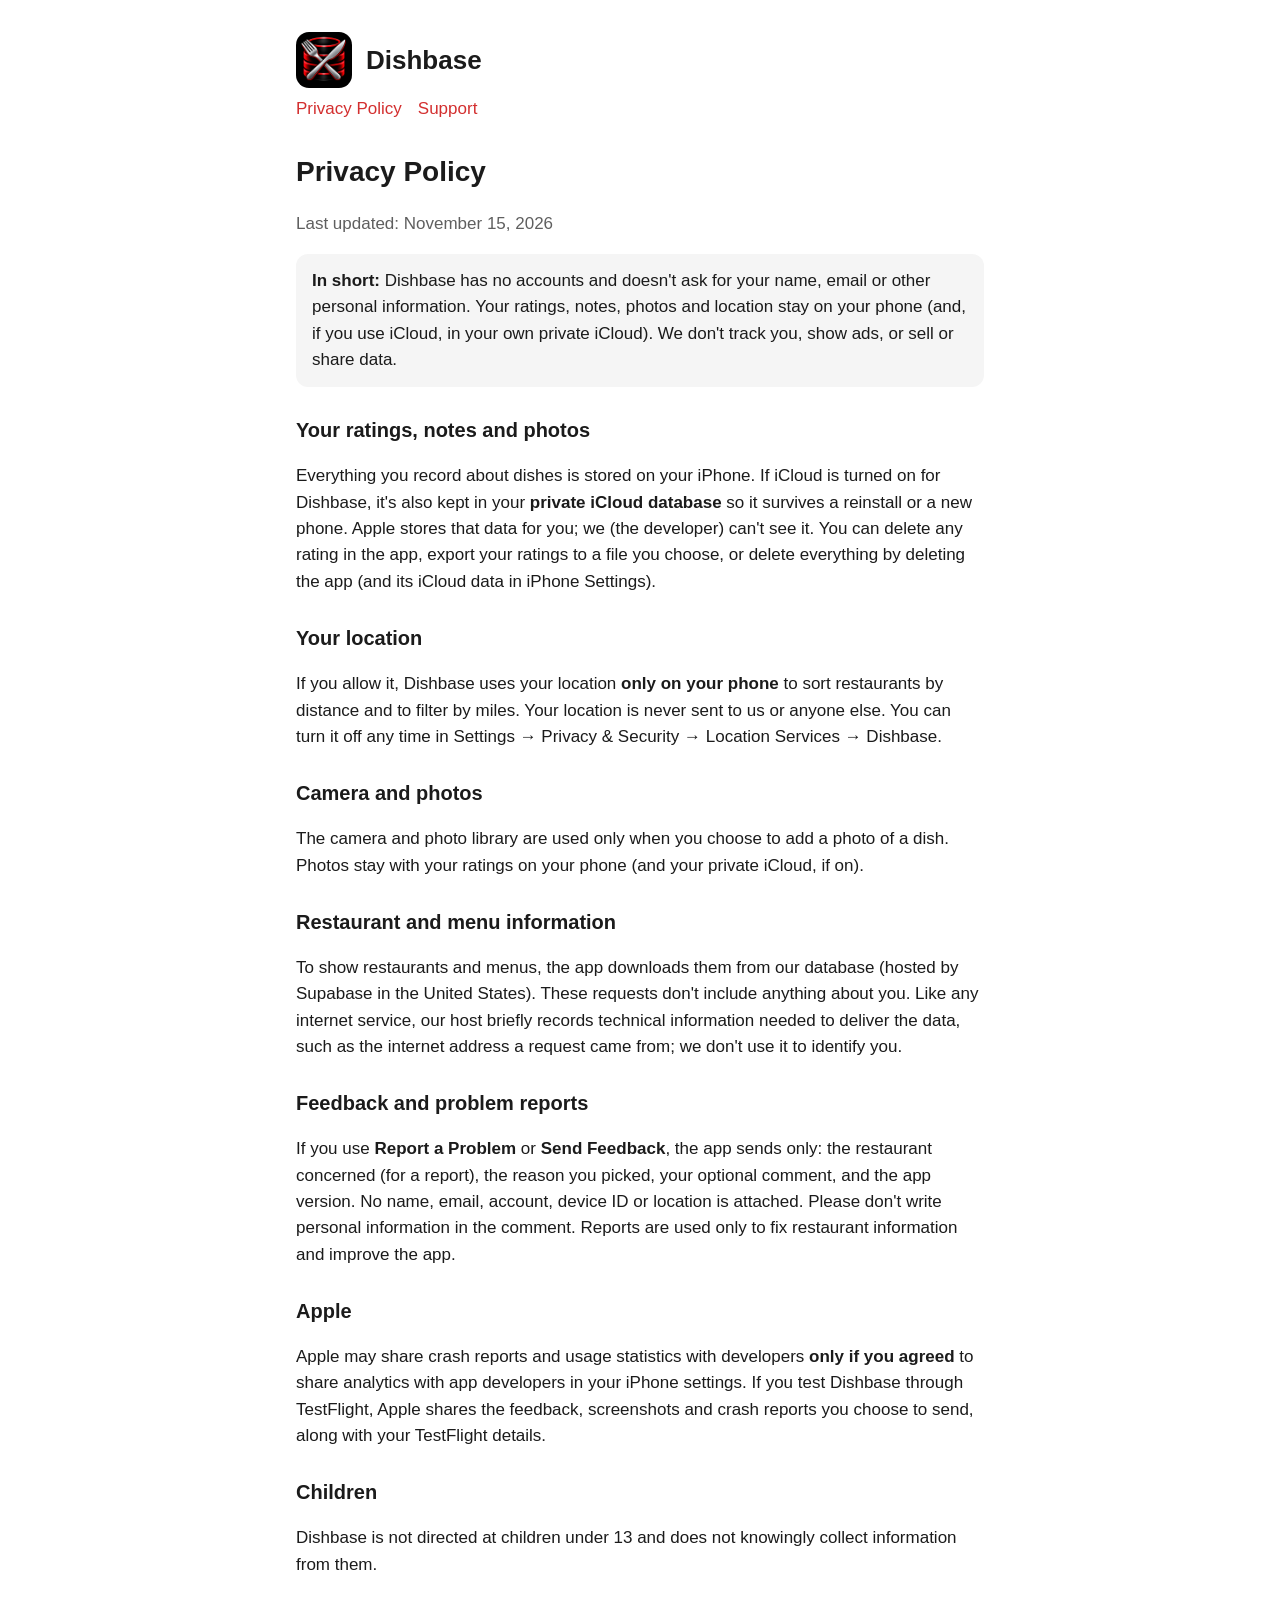
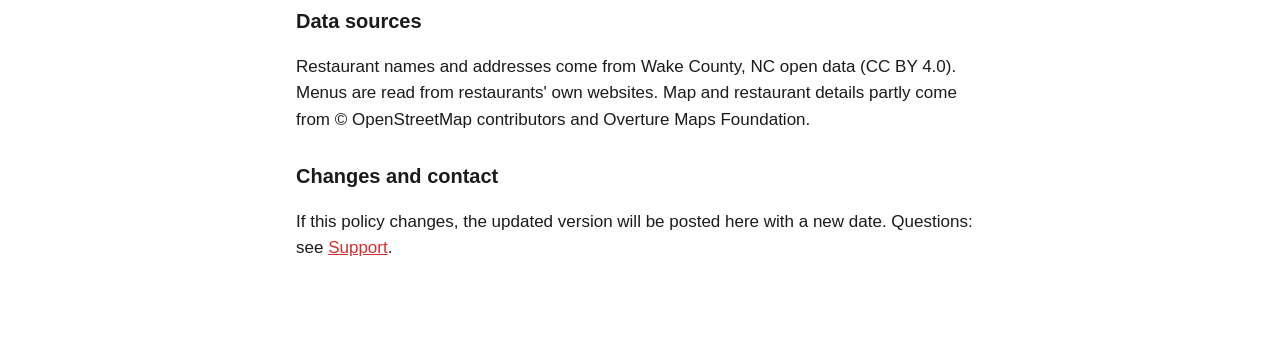
==== privacy.html @ d1743289 "Dishbase website: home, privacy policy and support pages Co-Authored-By: Claude Opus 5.5 <noreply@an" ====
<!doctype html>
<html lang="en">
<head>
  <meta charset="utf-8">
  <meta name="viewport" content="width=device-width, initial-scale=1">
  <title>Privacy Policy · Dishbase</title>
  <link rel="stylesheet" href="style.css">
</head>
<body><main>
  <header><img src="logo.png" alt=""><a href="index.html">Dishbase</a></header>
  <nav><a href="privacy.html">Privacy Policy</a><a href="support.html">Support</a></nav>

  <h1>Privacy Policy</h1>
  <p class="muted">Last updated: November 15, 2026</p>

  <div class="card">
    <strong>In short:</strong> Dishbase has no accounts and doesn't ask for your name, email or other personal
    information. Your ratings, notes, photos and location stay on your phone (and, if you use iCloud, in your own
    private iCloud). We don't track you, show ads, or sell or share data.
  </div>

  <h2>Your ratings, notes and photos</h2>
  <p>Everything you record about dishes is stored on your iPhone. If iCloud is turned on for Dishbase, it's also kept
  in your <strong>private iCloud database</strong> so it survives a reinstall or a new phone. Apple stores that data
  for you; we (the developer) can't see it. You can delete any rating in the app, export your ratings to a file you
  choose, or delete everything by deleting the app (and its iCloud data in iPhone Settings).</p>

  <h2>Your location</h2>
  <p>If you allow it, Dishbase uses your location <strong>only on your phone</strong> to sort restaurants by distance
  and to filter by miles. Your location is never sent to us or anyone else. You can turn it off any time in
  Settings → Privacy &amp; Security → Location Services → Dishbase.</p>

  <h2>Camera and photos</h2>
  <p>The camera and photo library are used only when you choose to add a photo of a dish. Photos stay with your
  ratings on your phone (and your private iCloud, if on).</p>

  <h2>Restaurant and menu information</h2>
  <p>To show restaurants and menus, the app downloads them from our database (hosted by Supabase in the United States).
  These requests don't include anything about you. Like any internet service, our host briefly records technical
  information needed to deliver the data, such as the internet address a request came from; we don't use it to
  identify you.</p>

  <h2>Feedback and problem reports</h2>
  <p>If you use <strong>Report a Problem</strong> or <strong>Send Feedback</strong>, the app sends only: the restaurant
  concerned (for a report), the reason you picked, your optional comment, and the app version. No name, email,
  account, device ID or location is attached. Please don't write personal information in the comment. Reports are
  used only to fix restaurant information and improve the app.</p>

  <h2>Apple</h2>
  <p>Apple may share crash reports and usage statistics with developers <strong>only if you agreed</strong> to share
  analytics with app developers in your iPhone settings. If you test Dishbase through TestFlight, Apple shares the
  feedback, screenshots and crash reports you choose to send, along with your TestFlight details.</p>

  <h2>Children</h2>
  <p>Dishbase is not directed at children under 13 and does not knowingly collect information from them.</p>

  <h2>Data sources</h2>
  <p>Restaurant names and addresses come from Wake County, NC open data (CC BY 4.0). Menus are read from restaurants'
  own websites. Map and restaurant details partly come from © OpenStreetMap contributors and Overture Maps
  Foundation.</p>

  <h2>Changes and contact</h2>
  <p>If this policy changes, the updated version will be posted here with a new date. Questions:
  see <a href="support.html">Support</a>.</p>
</main></body>
</html>
---- style.css ----
:root { --text: #1b1b1b; --muted: #5f5f5f; --accent: #d32f2f; --bg: #ffffff; --card: #f5f5f5; }
@media (prefers-color-scheme: dark) {
  :root { --text: #ececec; --muted: #a9a9a9; --accent: #ff5a52; --bg: #121212; --card: #1e1e1e; }
}
* { box-sizing: border-box; }
body { margin: 0; background: var(--bg); color: var(--text);
       font: 17px/1.55 -apple-system, BlinkMacSystemFont, "Segoe UI", Roboto, Helvetica, Arial, sans-serif; }
main { max-width: 720px; margin: 0 auto; padding: 32px 16px 64px; }
header { display: flex; align-items: center; gap: 14px; margin-bottom: 8px; }
header img { width: 56px; height: 56px; border-radius: 13px; }
header a { color: inherit; text-decoration: none; font-size: 26px; font-weight: 700; }
nav { margin: 0 0 28px; color: var(--muted); }
nav a { color: var(--accent); margin-right: 16px; text-decoration: none; }
h1 { font-size: 28px; margin: 24px 0 4px; }
h2 { font-size: 20px; margin: 28px 0 6px; }
.muted { color: var(--muted); }
.card { background: var(--card); border-radius: 12px; padding: 14px 16px; margin: 12px 0; }
a { color: var(--accent); }
ul { padding-left: 22px; }
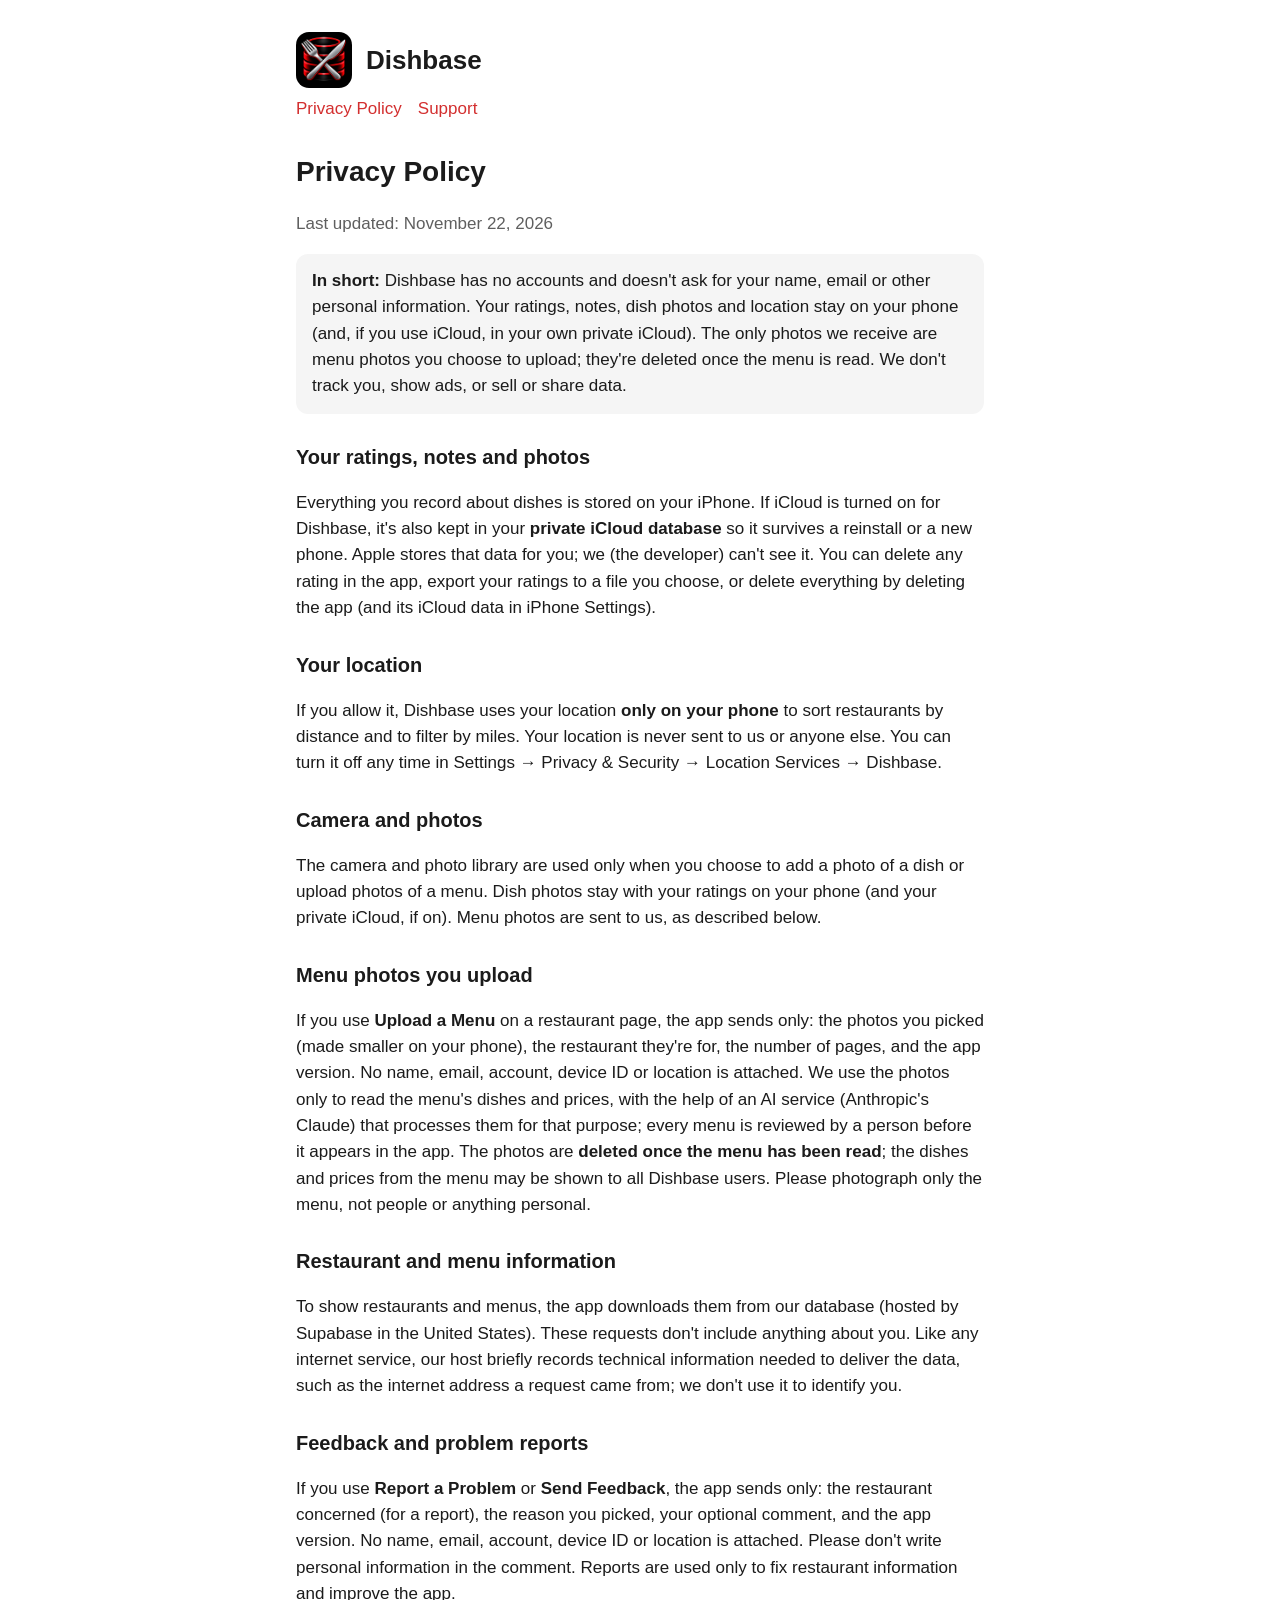
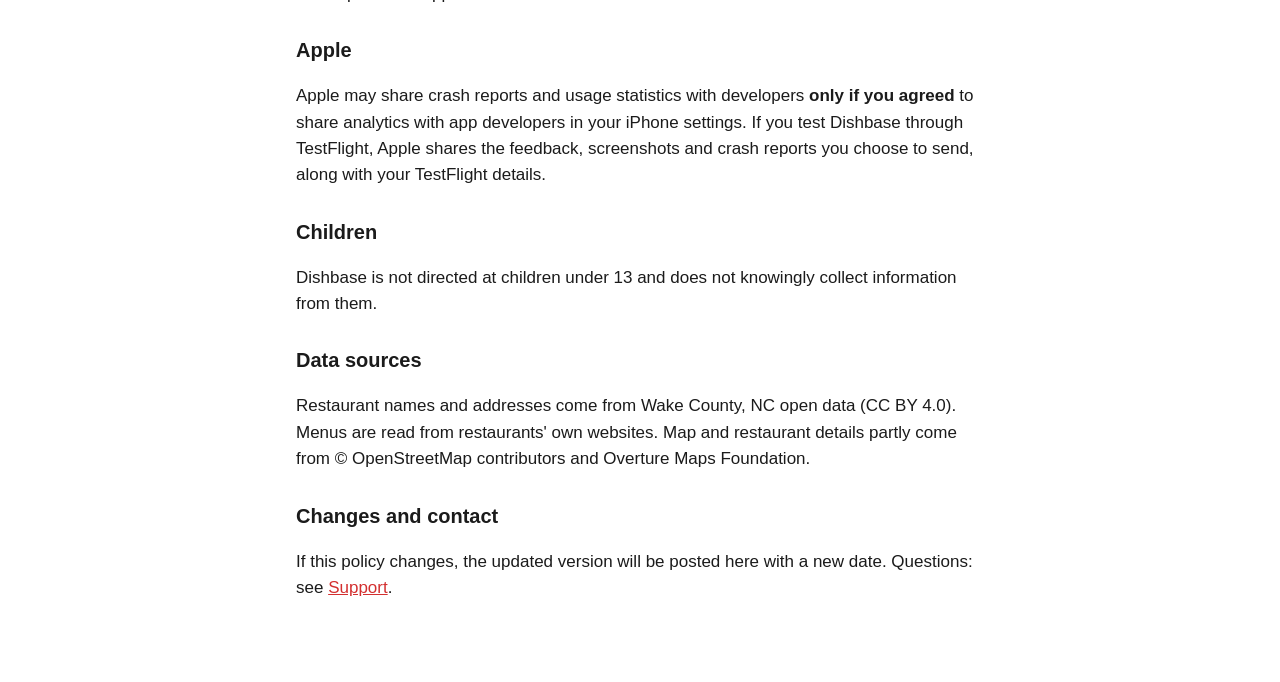
==== commit c6b0f5bb: "Privacy page: menu photos you upload (D-101) Upload a Menu sends only the photos, the restaurant, th" ====
--- a/privacy.html
+++ b/privacy.html
@@ -11,12 +11,13 @@
   <nav><a href="privacy.html">Privacy Policy</a><a href="support.html">Support</a></nav>
 
   <h1>Privacy Policy</h1>
-  <p class="muted">Last updated: November 15, 2026</p>
+  <p class="muted">Last updated: November 22, 2026</p>
 
   <div class="card">
     <strong>In short:</strong> Dishbase has no accounts and doesn't ask for your name, email or other personal
-    information. Your ratings, notes, photos and location stay on your phone (and, if you use iCloud, in your own
-    private iCloud). We don't track you, show ads, or sell or share data.
+    information. Your ratings, notes, dish photos and location stay on your phone (and, if you use iCloud, in your
+    own private iCloud). The only photos we receive are menu photos you choose to upload; they're deleted once the
+    menu is read. We don't track you, show ads, or sell or share data.
   </div>
 
   <h2>Your ratings, notes and photos</h2>
@@ -31,8 +32,18 @@
   Settings → Privacy &amp; Security → Location Services → Dishbase.</p>
 
   <h2>Camera and photos</h2>
-  <p>The camera and photo library are used only when you choose to add a photo of a dish. Photos stay with your
-  ratings on your phone (and your private iCloud, if on).</p>
+  <p>The camera and photo library are used only when you choose to add a photo of a dish or upload photos of a menu.
+  Dish photos stay with your ratings on your phone (and your private iCloud, if on). Menu photos are sent to us, as
+  described below.</p>
+
+  <h2>Menu photos you upload</h2>
+  <p>If you use <strong>Upload a Menu</strong> on a restaurant page, the app sends only: the photos you picked
+  (made smaller on your phone), the restaurant they're for, the number of pages, and the app version. No name, email,
+  account, device ID or location is attached. We use the photos only to read the menu's dishes and prices, with the
+  help of an AI service (Anthropic's Claude) that processes them for that purpose; every menu is reviewed by a
+  person before it appears in the app. The photos are <strong>deleted once the menu has been read</strong>;
+  the dishes and prices from the menu may be shown to all Dishbase users. Please photograph only the menu, not
+  people or anything personal.</p>
 
   <h2>Restaurant and menu information</h2>
   <p>To show restaurants and menus, the app downloads them from our database (hosted by Supabase in the United States).
